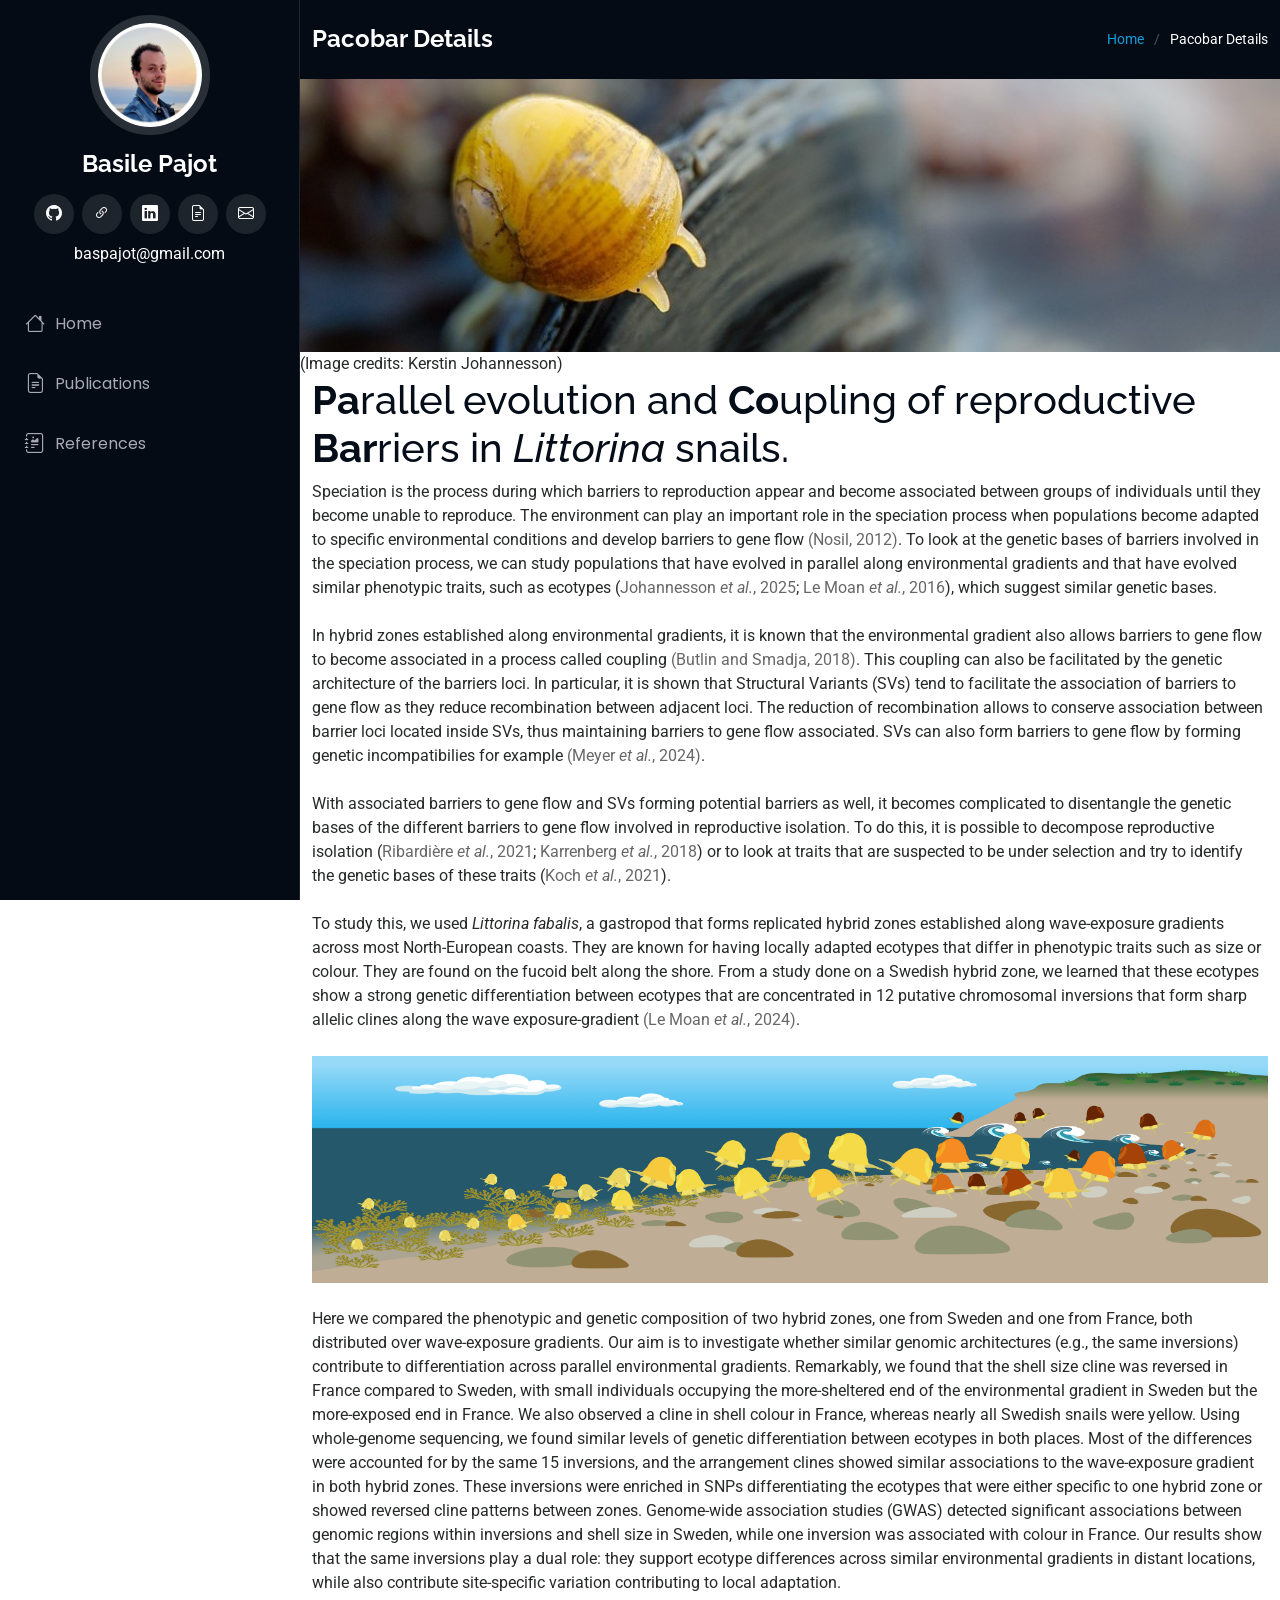
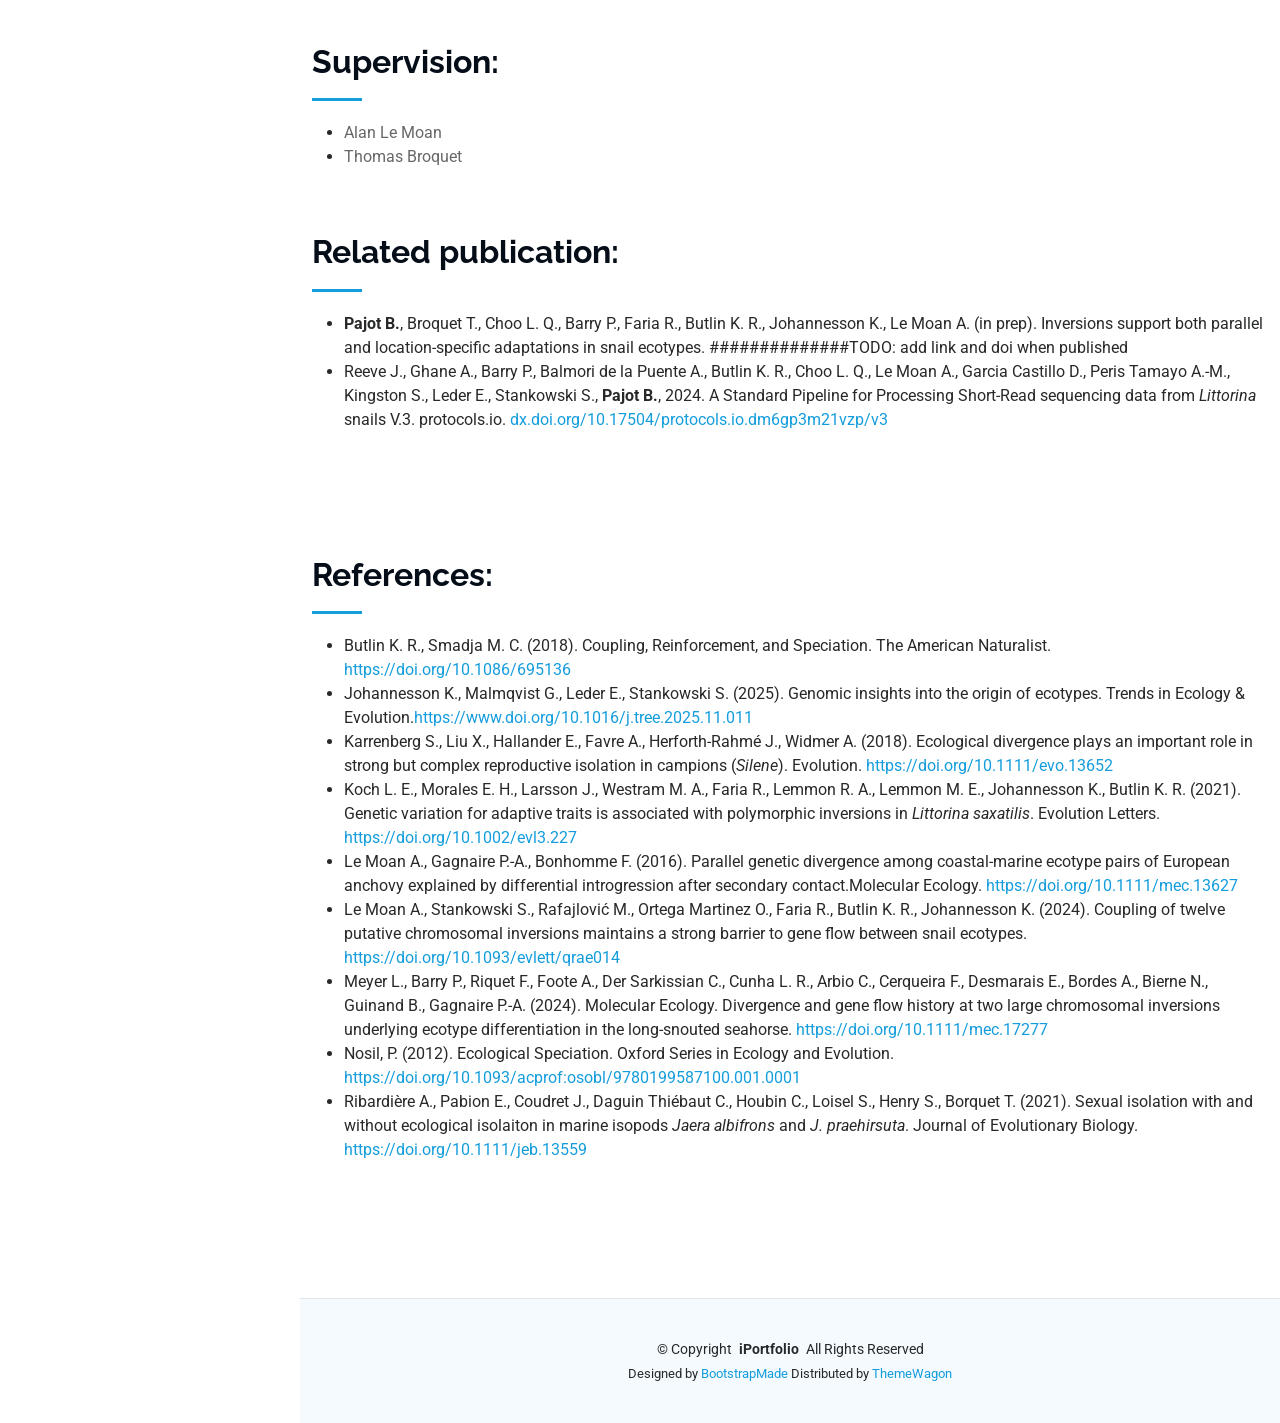
==== pacobar-details.html @ 8f719689 "Coquilles" ====
<!DOCTYPE html>
<html lang="en">

<head>
  <meta charset="utf-8">
  <meta content="width=device-width, initial-scale=1.0" name="viewport">
  <title>Pacobar Details</title>
  <meta content="" name="description">
  <meta content="" name="keywords">

  <!-- Favicons -->
  <link href="assets/img/favicon.png" rel="icon">
  <link href="assets/img/apple-touch-icon.png" rel="apple-touch-icon">

  <!-- Fonts -->
  <link href="https://fonts.googleapis.com" rel="preconnect">
  <link href="https://fonts.gstatic.com" rel="preconnect" crossorigin>
  <link
    href="https://fonts.googleapis.com/css2?family=Roboto:ital,wght@0,100;0,300;0,400;0,500;0,700;0,900;1,100;1,300;1,400;1,500;1,700;1,900&family=Poppins:ital,wght@0,100;0,200;0,300;0,400;0,500;0,600;0,700;0,800;0,900;1,100;1,200;1,300;1,400;1,500;1,600;1,700;1,800;1,900&family=Raleway:ital,wght@0,100;0,200;0,300;0,400;0,500;0,600;0,700;0,800;0,900;1,100;1,200;1,300;1,400;1,500;1,600;1,700;1,800;1,900&display=swap"
    rel="stylesheet">

  <!-- Vendor CSS Files -->
  <link href="assets/vendor/bootstrap/css/bootstrap.min.css" rel="stylesheet">
  <link href="assets/vendor/bootstrap-icons/bootstrap-icons.css" rel="stylesheet">
  <link href="assets/vendor/aos/aos.css" rel="stylesheet">
  <link href="assets/vendor/glightbox/css/glightbox.min.css" rel="stylesheet">
  <link href="assets/vendor/swiper/swiper-bundle.min.css" rel="stylesheet">

  <!-- Main CSS File -->
  <link href="assets/css/main.css" rel="stylesheet">

  <!-- =======================================================
  * Template Name: iPortfolio
  * Template URL: https://bootstrapmade.com/iportfolio-bootstrap-portfolio-websites-template/
  * Updated: Jun 29 2024 with Bootstrap v5.3.3
  * Author: BootstrapMade.com
  * License: https://bootstrapmade.com/license/
  ======================================================== -->
</head>

<body class="portfolio-details-page">

  <header id="header" class="header dark-background d-flex flex-column">
    <i class="header-toggle d-xl-none bi bi-list"></i>

    <div class="profile-img">
      <img src="assets/img/Identity.jpg" alt="" class="img-fluid rounded-circle">
    </div>

    <a href="index.html" class="logo d-flex align-items-center justify-content-center">
      <!-- Uncomment the line below if you also wish to use an image logo -->
      <!-- <img src="assets/img/logo.png" alt=""> -->
      <h1 class="sitename">Basile Pajot</h1>
    </a>

    <div class="social-links text-center">
      <a href="https://github.com/PAJOT-Basile" class="github"><i class="bi-github"></i></a>
      <a href="https://orcid.org/0009-0006-3920-8134" class="orcid"><i class="bi-link-45deg"></i></a>
      <a href="https://www.linkedin.com/in/pajot-basile/" class="linkedin"><i class="bi-linkedin"></i></a>
      <a href="./assets/docs/CV.pdf" class="CV"><i class="bi-file-earmark-text"></i></a>
      <a href="mailto:baspajot@gmail.com"><i class="bi-envelope"></i></a>
      <a href="mailto:baspajot@gmail.com" style="background-color:#040b14;">baspajot@gmail.com</a>
    </div>

    <nav id="navmenu" class="navmenu">
      <ul>
        <li><a href="#Project_description" class="active"><i class="bi bi-house navicon"></i>Home</a></li>
        <li><a href="#publications"><i class="bi bi-file-earmark-text navicon"></i> Publications</a></li>
        <li><a href="#references"><i class="bi bi-journal-richtext navicon"></i> References</a></li>
      </ul>
    </nav>

  </header>

  <main class="main">

    <!-- Page Title -->
    <div class="page-title dark-background">
      <div class="container d-lg-flex justify-content-between align-items-center">
        <h1 class="mb-2 mb-lg-0">Pacobar Details</h1>
        <nav class="breadcrumbs">
          <ol>
            <li><a href="index.html">Home</a></li>
            <li class="current">Pacobar Details</li>
          </ol>
        </nav>
      </div>
    </div><!-- End Page Title -->
    <!-- <div class="container section-title" data-aos="fade-up"></div> -->
    <img src="assets/img/projects/Littorina_fabalis_header.jpg" width="100%"><br>(Image credits: Kerstin
    Johannesson)</img>
    <div id="Project_description" class="container section-title" data-aos="fade-up" data-aos-delay="200">

      <h1><b>Pa</b>rallel evolution and <b>Co</b>upling of reproductive <b>Bar</b>riers in <i>Littorina</i>
        snails.</h1>
      <p style="justify-content:baseline;">
        Speciation is the process during which barriers to reproduction appear and become associated between
        groups of individuals until they become unable to reproduce. The environment can play an important role
        in the speciation process when populations become adapted to specific environmental conditions and
        develop barriers to gene flow <a href="#Nosil_2012" style="text-decoration: none; color: #272829b4;">(Nosil,
          2012)</a>. To look at the genetic bases of
        barriers involved in the speciation process, we can study populations that have evolved in parallel
        along environmental gradients and that have evolved similar phenotypic traits, such as ecotypes (<a
          href="#Johannesson_et_al_2025" style="text-decoration: none;color: #272829b4;">Johannesson <i>et
            al.</i>, 2025</a>;<a href="#LeMoan_et_al_2016" style="text-decoration: none;color: #272829b4;"> Le
          Moan <i>et al.</i>, 2016</a>), which suggest similar genetic bases.<br><br>

        In hybrid zones established along environmental gradients, it is known that the environmental gradient
        also allows barriers to gene flow to become associated in a process called coupling <a href="#Butlin_and_Smadja"
          style="text-decoration: none; color:#272829b4">(Butlin and Smadja,
          2018)</a>. This coupling can also be facilitated by the genetic architecture of the barriers loci. In
        particular, it is shown that Structural Variants (SVs) tend to facilitate the association of barriers
        to gene flow as they reduce recombination between adjacent loci. The reduction of recombination allows
        to conserve association between barrier loci located inside SVs, thus maintaining barriers to gene flow
        associated. SVs can also form barriers to gene flow by forming genetic incompatibilies for example <a
          href="#Meyer_et_al_2024" style="text-decoration: none; color: #272829b4;">(Meyer <i>et al.</i>,
          2024)</a>.<br><br>

        With associated barriers to gene flow and SVs forming potential barriers as well, it becomes complicated
        to disentangle the genetic bases of the different barriers to gene flow involved in reproductive
        isolation. To do this, it is possible to decompose reproductive isolation (<a href="#Ribardiere_et_al_2021"
          style="text-decoration: none;color: #272829b4;">Ribardière <i>et
            al.</i>, 2021</a>; <a href="#Karrenberg_et_al_2018"
          style="text-decoration: none;color: #272829b4;">Karrenberg <i>et
            al.</i>, 2018</a>) or to look at traits that are suspected to be under selection and try to identify
        the genetic bases of these traits (<a href="#Koch_et_al_2021"
          style="text-decoration: none; color:#272829b4">Koch <i>et
            al.</i>, 2021</a>).<br><br>

        To study this, we used <i>Littorina fabalis</i>, a gastropod that forms replicated hybrid zones
        established along wave-exposure gradients across most North-European coasts. They are known for having
        locally adapted ecotypes that differ in phenotypic traits such as size or colour. They are found on the
        fucoid belt along the shore. From a study done on a Swedish hybrid zone, we learned that these ecotypes
        show a strong genetic differentiation between ecotypes that are concentrated in 12 putative chromosomal
        inversions that form sharp allelic clines along the wave exposure-gradient <a href="#LeMoan_et_al_2024"
          style="text-decoration: none;color: #272829b4;">(Le Moan <i>et al.</i>, 2024)</a>.<br><br>
        <img src="assets/img/projects/Bottom_poster_v2.png" width="100%"><br><br>
        Here we compared the phenotypic and genetic composition of two hybrid zones, one from Sweden and one
        from France, both distributed over wave-exposure gradients. Our aim is to investigate whether similar
        genomic architectures (e.g., the same inversions) contribute to differentiation across parallel
        environmental gradients. Remarkably, we found that the shell size cline was reversed in France compared
        to Sweden, with small individuals occupying the more-sheltered end of the environmental gradient in
        Sweden but the more-exposed end in France. We also observed a cline in shell colour in France, whereas
        nearly all Swedish snails were yellow. Using whole-genome sequencing, we found similar levels of genetic
        differentiation between ecotypes in both places. Most of the differences were accounted for by the same
        15 inversions, and the arrangement clines showed similar associations to the wave-exposure gradient in
        both hybrid zones. These inversions were enriched in SNPs differentiating the ecotypes that were either
        specific to one hybrid zone or showed reversed cline patterns between zones. Genome-wide association
        studies (GWAS) detected significant associations between genomic regions within inversions and shell
        size in Sweden, while one inversion was associated with colour in France. Our results show that the same
        inversions play a dual role: they support ecotype differences across similar environmental gradients in
        distant locations, while also contribute site-specific variation contributing to local adaptation.
      </p><br><br>
      <h2>Supervision:</h2>
      <ul>
        <li><a href="https://www.sb-roscoff.fr/fr/alan-le-moan" style="text-decoration: none;color: #272829b4;">Alan Le
            Moan</a></li>
        <li><a href="https://www.sb-roscoff.fr/fr/thomas-broquet" style="text-decoration: none;color: #272829b4;">Thomas
            Broquet</a></li>
      </ul><br><br>

      <h2 id="publications">Related publication:</h2>
      <ul>
        <li><b>Pajot B.</b>, Broquet T., Choo L. Q., Barry P., Faria R., Butlin K. R., Johannesson K., Le Moan
          A. (in prep). Inversions support both parallel and location-specific adaptations in snail ecotypes.
          ##############TODO: add link and doi when published
        </li>
        <li>Reeve J., Ghane A., Barry P., Balmori de la Puente A., Butlin K. R., Choo L. Q., Le Moan A., Garcia
          Castillo D., Peris Tamayo A.-M., Kingston S., Leder E., Stankowski S., <b>Pajot B.</b>, 2024.
          A Standard Pipeline for Processing Short-Read sequencing data from <i>Littorina</i> snails V.3.
          protocols.io. <a
            href="dx.doi.org/10.17504/protocols.io.dm6gp3m21vzp/v3">dx.doi.org/10.17504/protocols.io.dm6gp3m21vzp/v3
          </a></li>
      </ul><br><br>
      <section id="references">
        <h2>References:</h2>
        <ul>
          <li id="Butlin_and_Smadja">Butlin K. R., Smadja M. C. (2018). Coupling,
            Reinforcement, and Speciation. The American Naturalist. <a href="https://doi.org/10.1086/695136">
              https://doi.org/10.1086/695136</a></li>
          <li id="Johannesson_et_al_2025">Johannesson K., Malmqvist G., Leder E., Stankowski S. (2025). Genomic
            insights into the origin of ecotypes. Trends in Ecology &amp; Evolution.<a
              href="https://www.doi.org/10.1016/j.tree.2025.11.011">https://www.doi.org/10.1016/j.tree.2025.11.011</a>
          </li>
          <li id="Karrenberg_et_al_2018"> Karrenberg S., Liu X., Hallander E., Favre A., Herforth-Rahmé J.,
            Widmer A. (2018). Ecological divergence plays an important role in strong but complex reproductive
            isolation in campions (<i>Silene</i>). Evolution.<a href="https://doi.org/10.1111/evo.13652">
              https://doi.org/10.1111/evo.13652</a></li>
          <li id="Koch_et_al_2021"> Koch L. E., Morales E. H., Larsson J., Westram M. A., Faria R., Lemmon R.
            A., Lemmon M. E., Johannesson K., Butlin K. R. (2021). Genetic variation for adaptive traits is
            associated with polymorphic inversions in <i>Littorina saxatilis</i>. Evolution Letters.<a
              href="https://doi.org/10.1002/evl3.227"> https://doi.org/10.1002/evl3.227</a></li>
          <li id="LeMoan_et_al_2016">Le Moan A., Gagnaire P.-A., Bonhomme F. (2016). Parallel genetic divergence
            among coastal-marine ecotype pairs of European anchovy explained by differential introgression after
            secondary contact.Molecular Ecology. <a
              href="https://doi.org/10.1111/mec.13627">https://doi.org/10.1111/mec.13627</a></li>
          <li id="LeMoan_et_al_2024">Le Moan A., Stankowski S., Rafajlović M., Ortega Martinez O., Faria R.,
            Butlin K. R., Johannesson K. (2024). Coupling of twelve putative chromosomal inversions maintains a
            strong barrier to gene flow between snail ecotypes.<a href="https://doi.org/10.1093/evlett/qrae014">
              https://doi.org/10.1093/evlett/qrae014</a></li>
          <li id="Meyer_et_al_2024">Meyer L., Barry P., Riquet F., Foote A., Der Sarkissian C., Cunha L. R.,
            Arbio C., Cerqueira F., Desmarais E., Bordes A., Bierne N., Guinand B., Gagnaire P.-A. (2024).
            Molecular Ecology. Divergence and gene flow history at two large chromosomal inversions underlying
            ecotype differentiation in the long-snouted seahorse. <a
              href="https://doi.org/10.1111/mec.17277">https://doi.org/10.1111/mec.17277</a></li>
          <li id="Nosil_2012">Nosil, P. (2012). Ecological Speciation. Oxford Series in Ecology and Evolution.
            <a href="https://doi.org/10.1093/acprof:osobl/9780199587100.001.0001">
              https://doi.org/10.1093/acprof:osobl/9780199587100.001.0001</a>
          </li>
          <li id="Ribardiere_et_al_2021">Ribardière A., Pabion E., Coudret J., Daguin Thiébaut C., Houbin C.,
            Loisel S., Henry S., Borquet T. (2021). Sexual isolation with and
            without ecological isolaiton in marine isopods <i>Jaera albifrons</i> and <i>J. praehirsuta</i>.
            Journal of Evolutionary Biology.<a href="https://doi.org/10.1111/jeb.13559">
              https://doi.org/10.1111/jeb.13559</a></li>
        </ul>

      </section>
    </div>


    </div>

    </div>

    </section><!-- /Portfolio Details Section -->

  </main>

  <footer id="footer" class="footer position-relative light-background">

    <div class="container">
      <div class="copyright text-center ">
        <p>© <span>Copyright</span> <strong class="px-1 sitename">iPortfolio</strong> <span>All Rights Reserved</span>
        </p>
      </div>
      <div class="credits">
        <!-- All the links in the footer should remain intact. -->
        <!-- You can delete the links only if you've purchased the pro version. -->
        <!-- Licensing information: https://bootstrapmade.com/license/ -->
        <!-- Purchase the pro version with working PHP/AJAX contact form: [buy-url] -->
        Designed by <a href="https://bootstrapmade.com/">BootstrapMade</a> Distributed by <a
          href="https://themewagon.com">ThemeWagon</a>
      </div>
    </div>

  </footer>

  <!-- Scroll Top -->
  <a href="#" id="scroll-top" class="scroll-top d-flex align-items-center justify-content-center"><i
      class="bi bi-arrow-up-short"></i></a>

  <!-- Preloader -->
  <div id="preloader"></div>

  <!-- Vendor JS Files -->
  <script src="assets/vendor/bootstrap/js/bootstrap.bundle.min.js"></script>
  <script src="assets/vendor/php-email-form/validate.js"></script>
  <script src="assets/vendor/aos/aos.js"></script>
  <script src="assets/vendor/typed.js/typed.umd.js"></script>
  <script src="assets/vendor/purecounter/purecounter_vanilla.js"></script>
  <script src="assets/vendor/waypoints/noframework.waypoints.js"></script>
  <script src="assets/vendor/glightbox/js/glightbox.min.js"></script>
  <script src="assets/vendor/imagesloaded/imagesloaded.pkgd.min.js"></script>
  <script src="assets/vendor/isotope-layout/isotope.pkgd.min.js"></script>
  <script src="assets/vendor/swiper/swiper-bundle.min.js"></script>

  <!-- Main JS File -->
  <script src="assets/js/main.js"></script>

</body>

</html>
---- assets/css/main.css ----
/**
* Template Name: iPortfolio
* Template URL: https://bootstrapmade.com/iportfolio-bootstrap-portfolio-websites-template/
* Updated: Jun 29 2024 with Bootstrap v5.3.3
* Author: BootstrapMade.com
* License: https://bootstrapmade.com/license/
*/

/*--------------------------------------------------------------
# Font & Color Variables
# Help: https://bootstrapmade.com/color-system/
--------------------------------------------------------------*/
/* Fonts */
:root {
  --default-font: "Roboto", system-ui, -apple-system, "Segoe UI", Roboto, "Helvetica Neue", Arial, "Noto Sans", "Liberation Sans", sans-serif, "Apple Color Emoji", "Segoe UI Emoji", "Segoe UI Symbol", "Noto Color Emoji";
  --heading-font: "Raleway", sans-serif;
  --nav-font: "Poppins", sans-serif;
}

/* Global Colors - The following color variables are used throughout the website. Updating them here will change the color scheme of the entire website */
:root {
  --background-color: #ffffff;
  /* Background color for the entire website, including individual sections */
  --default-color: #272829;
  /* Default color used for the majority of the text content across the entire website */
  --heading-color: #050d18;
  /* Color for headings, subheadings and title throughout the website */
  --accent-color: #149ddd;
  /* Accent color that represents your brand on the website. It's used for buttons, links, and other elements that need to stand out */
  --surface-color: #ffffff;
  /* The surface color is used as a background of boxed elements within sections, such as cards, icon boxes, or other elements that require a visual separation from the global background. */
  --contrast-color: #ffffff;
  /* Contrast color for text, ensuring readability against backgrounds of accent, heading, or default colors. */
}

/* Nav Menu Colors - The following color variables are used specifically for the navigation menu. They are separate from the global colors to allow for more customization options */
:root {
  --nav-color: #a8a9b4;
  /* The default color of the main navmenu links */
  --nav-hover-color: #ffffff;
  /* Applied to main navmenu links when they are hovered over or active */
  --nav-mobile-background-color: #040b14;
  /* Used as the background color for mobile navigation menu */
  --nav-dropdown-background-color: #040b14;
  /* Used as the background color for dropdown items that appear when hovering over primary navigation items */
  --nav-dropdown-color: #a8a9b4;
  /* Used for navigation links of the dropdown items in the navigation menu. */
  --nav-dropdown-hover-color: #ffffff;
  /* Similar to --nav-hover-color, this color is applied to dropdown navigation links when they are hovered over. */
}

/* Color Presets - These classes override global colors when applied to any section or element, providing reuse of the sam color scheme. */

.light-background {
  --background-color: #f4fafd;
  --surface-color: #ffffff;
}

.dark-background {
  --background-color: #040b14;
  --default-color: #ffffff;
  --heading-color: #ffffff;
  --surface-color: #151f2b;
  --contrast-color: #ffffff;
}

/* Smooth scroll */
:root {
  scroll-behavior: smooth;
}

/*--------------------------------------------------------------
# General Styling & Shared Classes
--------------------------------------------------------------*/
body {
  color: var(--default-color);
  background-color: var(--background-color);
  font-family: var(--default-font);
}

a {
  color: var(--accent-color);
  text-decoration: none;
  transition: 0.3s;
}

a:hover {
  color: color-mix(in srgb, var(--accent-color), transparent 25%);
  text-decoration: none;
}

h1,
h2,
h3,
h4,
h5,
h6 {
  color: var(--heading-color);
  font-family: var(--heading-font);
}

/* PHP Email Form Messages
------------------------------*/
.php-email-form .error-message {
  display: none;
  background: #df1529;
  color: #ffffff;
  text-align: left;
  padding: 15px;
  margin-bottom: 24px;
  font-weight: 600;
}

.php-email-form .sent-message {
  display: none;
  color: #ffffff;
  background: #059652;
  text-align: center;
  padding: 15px;
  margin-bottom: 24px;
  font-weight: 600;
}

.php-email-form .loading {
  display: none;
  background: var(--surface-color);
  text-align: center;
  padding: 15px;
  margin-bottom: 24px;
}

.php-email-form .loading:before {
  content: "";
  display: inline-block;
  border-radius: 50%;
  width: 24px;
  height: 24px;
  margin: 0 10px -6px 0;
  border: 3px solid var(--accent-color);
  border-top-color: var(--surface-color);
  animation: php-email-form-loading 1s linear infinite;
}

@keyframes php-email-form-loading {
  0% {
    transform: rotate(0deg);
  }

  100% {
    transform: rotate(360deg);
  }
}

/*--------------------------------------------------------------
# Global Header
--------------------------------------------------------------*/
.header {
  color: var(--default-color);
  background-color: var(--background-color);
  position: fixed;
  top: 0;
  left: 0;
  bottom: 0;
  padding: 0 15px;
  width: 300px;
  transition: all ease-in-out 0.3s;
  overflow-y: auto;
  z-index: 997;
  border-right: 1px solid color-mix(in srgb, var(--default-color), transparent 90%);
}

.header .profile-img img {
  margin: 15px auto;
  display: block;
  width: 120px;
  border: 8px solid color-mix(in srgb, var(--default-color), transparent 85%);
}

.header .logo {
  line-height: 1;
  margin-bottom: 15px;
}

.header .logo img {
  max-height: 32px;
  margin-right: 8px;
}

.header .logo h1 {
  font-size: 24px;
  margin: 0;
  font-weight: 700;
  color: var(--heading-color);
}

.header .social-links {
  margin: 0 0 20px 0;
}

.header .social-links a {
  font-size: 16px;
  display: inline-flex;
  align-items: center;
  justify-content: center;
  background: color-mix(in srgb, var(--default-color), transparent 90%);
  color: var(--default-color);
  margin: 0 2px;
  border-radius: 50%;
  text-align: center;
  width: 40px;
  height: 40px;
  transition: 0.3s;
}

.header .social-links a:hover {
  color: var(--contrast-color);
  background: var(--accent-color);
}

@media (min-width: 1200px) {

  .header~main,
  .header~#footer {
    margin-left: 300px;
  }
}

@media (max-width: 1199px) {
  .header {
    left: -100%;
  }
}

.header.header-show {
  left: 0;
}

.header .header-toggle {
  color: var(--contrast-color);
  background-color: var(--accent-color);
  font-size: 22px;
  display: flex;
  align-items: center;
  justify-content: center;
  width: 40px;
  height: 40px;
  border-radius: 50%;
  cursor: pointer;
  position: fixed;
  top: 15px;
  right: 15px;
  z-index: 9999;
  transition: background-color 0.3s;
}

.header .header-toggle:hover {
  color: var(--contrast-color);
  background-color: color-mix(in srgb, var(--accent-color) 90%, white 15%);
}

/*--------------------------------------------------------------
# Navigation Menu
--------------------------------------------------------------*/
.mobile-nav-toggle {
  display: none;
}

.navmenu {
  padding: 0;
  z-index: 9997;
}

.navmenu ul {
  list-style: none;
  padding: 0 0 20px 0;
  margin: 0;
}

.navmenu a,
.navmenu a:focus {
  color: var(--nav-color);
  padding: 15px 10px;
  font-family: var(--nav-font);
  font-size: 16px;
  font-weight: 400;
  display: flex;
  align-items: center;
  white-space: nowrap;
  transition: 0.3s;
  width: 100%;
}

.navmenu a .navicon,
.navmenu a:focus .navicon {
  font-size: 20px;
  margin-right: 10px;
}

.navmenu a .toggle-dropdown,
.navmenu a:focus .toggle-dropdown {
  font-size: 12px;
  line-height: 0;
  margin-left: auto;
  width: 30px;
  height: 30px;
  display: flex;
  align-items: center;
  justify-content: center;
  border-radius: 50%;
  transition: 0.3s;
  flex-shrink: 0;
  background-color: color-mix(in srgb, var(--accent-color), transparent 90%);
}

.navmenu a .toggle-dropdown:hover,
.navmenu a:focus .toggle-dropdown:hover {
  background-color: var(--accent-color);
  color: var(--contrast-color);
}

.navmenu a:hover,
.navmenu .active,
.navmenu .active:focus {
  color: var(--nav-hover-color);
}

.navmenu a:hover .navicon,
.navmenu .active .navicon,
.navmenu .active:focus .navicon {
  color: var(--accent-color);
}

.navmenu .active .toggle-dropdown,
.navmenu .active:focus .toggle-dropdown {
  background-color: var(--accent-color);
  color: var(--contrast-color);
  transform: rotate(180deg);
}

.navmenu .dropdown {
  display: block;
}

.navmenu .dropdown a,
.navmenu .dropdown a:focus {
  color: --nav-dropdown-color;
}

.navmenu .dropdown a:hover,
.navmenu .dropdown .active,
.navmenu .dropdown .active:focus {
  color: var(--nav-dropdown-hover-color);
}

.navmenu .dropdown ul {
  position: static;
  display: none;
  z-index: 99;
  padding: 5px 10px;
  margin: 5px 10px;
  background-color: var(--nav-dropdown-background-color);
  border: 1px solid color-mix(in srgb, var(--default-color), transparent 90%);
  box-shadow: none;
  transition: all 0.5s ease-in-out;
}

.navmenu .dropdown ul ul {
  background-color: rgba(33, 37, 41, 0.1);
}

.navmenu .dropdown>.dropdown-active {
  display: block;
  background-color: rgba(33, 37, 41, 0.03);
}

/*--------------------------------------------------------------
# Global Footer
--------------------------------------------------------------*/
.footer {
  color: var(--default-color);
  background-color: var(--background-color);
  font-size: 14px;
  padding: 40px 0;
  position: relative;
  border-top: 1px solid color-mix(in srgb, var(--default-color), transparent 90%);
}

.footer .copyright p {
  margin-bottom: 0;
}

.footer .credits {
  margin-top: 4px;
  font-size: 13px;
  text-align: center;
}

/*--------------------------------------------------------------
# Preloader
--------------------------------------------------------------*/
#preloader {
  position: fixed;
  inset: 0;
  z-index: 999999;
  overflow: hidden;
  background: var(--background-color);
  transition: all 0.6s ease-out;
}

#preloader:before {
  content: "";
  position: fixed;
  top: calc(50% - 30px);
  left: calc(50% - 30px);
  border: 6px solid #ffffff;
  border-color: var(--accent-color) transparent var(--accent-color) transparent;
  border-radius: 50%;
  width: 60px;
  height: 60px;
  animation: animate-preloader 1.5s linear infinite;
}

@keyframes animate-preloader {
  0% {
    transform: rotate(0deg);
  }

  100% {
    transform: rotate(360deg);
  }
}

/*--------------------------------------------------------------
# Scroll Top Button
--------------------------------------------------------------*/
.scroll-top {
  position: fixed;
  visibility: hidden;
  opacity: 0;
  right: 15px;
  bottom: -15px;
  z-index: 99999;
  background-color: var(--accent-color);
  width: 44px;
  height: 44px;
  border-radius: 50px;
  transition: all 0.4s;
}

.scroll-top i {
  font-size: 24px;
  color: var(--contrast-color);
  line-height: 0;
}

.scroll-top:hover {
  background-color: color-mix(in srgb, var(--accent-color), transparent 20%);
  color: var(--contrast-color);
}

.scroll-top.active {
  visibility: visible;
  opacity: 1;
  bottom: 15px;
}

/*--------------------------------------------------------------
# Disable aos animation delay on mobile devices
--------------------------------------------------------------*/
@media screen and (max-width: 768px) {
  [data-aos-delay] {
    transition-delay: 0 !important;
  }
}

/*--------------------------------------------------------------
# Global Page Titles & Breadcrumbs
--------------------------------------------------------------*/
.page-title {
  color: var(--default-color);
  background-color: var(--background-color);
  padding: 25px 0;
  position: relative;
}

.page-title h1 {
  font-size: 24px;
  font-weight: 700;
}

.page-title .breadcrumbs ol {
  display: flex;
  flex-wrap: wrap;
  list-style: none;
  padding: 0;
  margin: 0;
  font-size: 14px;
  font-weight: 400;
}

.page-title .breadcrumbs ol li+li {
  padding-left: 10px;
}

.page-title .breadcrumbs ol li+li::before {
  content: "/";
  display: inline-block;
  padding-right: 10px;
  color: color-mix(in srgb, var(--default-color), transparent 70%);
}

/*--------------------------------------------------------------
# Global Sections
--------------------------------------------------------------*/
section,
.section {
  color: var(--default-color);
  background-color: var(--background-color);
  padding: 60px 0;
  overflow: clip;
}

/*--------------------------------------------------------------
# Global Section Titles
--------------------------------------------------------------*/
.section-title {
  padding-bottom: 60px;
  position: relative;
}

.section-title h2 {
  font-size: 32px;
  font-weight: 700;
  margin-bottom: 20px;
  padding-bottom: 20px;
  position: relative;
}

.section-title h2:after {
  content: "";
  position: absolute;
  display: block;
  width: 50px;
  height: 3px;
  background: var(--accent-color);
  left: 0;
  bottom: 0;
}

.section-title p {
  margin-bottom: 0;
}

/*--------------------------------------------------------------
# Hero Section
--------------------------------------------------------------*/
.hero {
  width: 100%;
  min-height: 10vh;
  position: relative;
  padding: 80px 0;
  display: flex;
  align-items: center;
  justify-content: center;
}

.hero img {
  position: absolute;
  inset: 0;
  display: block;
  /* width: 100%;
  height: 100%; */
  object-fit: cover;
  z-index: 1;
}

.hero:before {
  content: "";
  background: color-mix(in srgb, var(--background-color), transparent 70%);
  position: absolute;
  inset: 0;
  z-index: 2;
}

.hero .container {
  position: relative;
  z-index: 3;
}

.hero h2 {
  margin: 0;
  font-size: 64px;
  font-weight: 700;
}

.hero p {
  margin: 5px 0 0 0;
  font-size: 26px;
}

.hero p span {
  letter-spacing: 1px;
  border-bottom: 2px solid var(--accent-color);
}

.hero .social-links {
  margin-top: 25px;
}

.hero .social-links a {
  font-size: 24px;
  display: inline-block;
  color: color-mix(in srgb, var(--default-color), transparent 50%);
  line-height: 1;
  margin-right: 20px;
  transition: 0.3s;
}

.hero .social-links a:hover {
  color: var(--accent-color);
}

@media (max-width: 768px) {
  .hero h2 {
    font-size: 32px;
  }

  .hero p {
    font-size: 20px;
  }
}

/*--------------------------------------------------------------
# About Section
--------------------------------------------------------------*/
.about .content h2 {
  font-weight: 700;
  font-size: 24px;
}

.about .content ul {
  list-style: none;
  padding: 0;
}

.about .content ul li {
  margin-bottom: 20px;
  display: flex;
  align-items: center;
}

.about .content ul strong {
  margin-right: 10px;
}

.about .content ul i {
  font-size: 16px;
  margin-right: 5px;
  color: var(--accent-color);
  line-height: 0;
}

/*--------------------------------------------------------------
# Stats Section
--------------------------------------------------------------*/
.stats .stats-item {
  padding: 30px;
  width: 100%;
}

.stats .stats-item i {
  color: var(--accent-color);
  display: block;
  font-size: 44px;
  float: left;
  line-height: 0;
}

.stats .stats-item .purecounter {
  color: var(--heading-color);
  font-size: 48px;
  line-height: 40px;
  display: block;
  font-weight: 700;
  margin-left: 60px;
}

.stats .stats-item p {
  color: color-mix(in srgb, var(--default-color), transparent 40%);
  padding: 15px 0 0 0;
  margin: 0 0 0 60px;
  font-family: var(--heading-font);
  font-size: 14px;
}

/*--------------------------------------------------------------
# Skills Section
--------------------------------------------------------------*/
.skills .progress {
  height: 60px;
  display: block;
  background: none;
  border-radius: 0;
}

.skills .progress .skill {
  color: var(--heading-color);
  padding: 0;
  margin: 0 0 6px 0;
  text-transform: uppercase;
  display: block;
  font-weight: 600;
  font-family: var(--heading-font);
}

.skills .progress .skill .val {
  float: right;
  font-style: normal;
}

.skills .progress-bar-wrap {
  background: color-mix(in srgb, var(--default-color), transparent 90%);
  height: 10px;
}

.skills .progress-bar {
  width: 1px;
  height: 10px;
  transition: 0.9s;
  background-color: var(--accent-color);
}

/*--------------------------------------------------------------
# Resume Section
--------------------------------------------------------------*/
.resume .resume-title {
  color: var(--heading-color);
  font-size: 26px;
  font-weight: 700;
  margin-top: 20px;
  margin-bottom: 20px;
}

.resume .resume-item {
  padding: 0 0 20px 20px;
  margin-top: -2px;
  border-left: 2px solid var(--accent-color);
  position: relative;
}

.resume .resume-item h4 {
  line-height: 18px;
  font-size: 18px;
  font-weight: 600;
  text-transform: uppercase;
  color: color-mix(in srgb, var(--default-color), transparent 20%);
  margin-bottom: 10px;
}

.resume .resume-item h5 {
  font-size: 16px;
  padding: 5px 15px;
  display: inline-block;
  font-weight: 600;
  margin-bottom: 10px;
}

.resume .resume-item ul {
  padding-left: 20px;
}

.resume .resume-item ul li {
  padding-bottom: 10px;
}

.resume .resume-item:last-child {
  padding-bottom: 0;
}

.resume .resume-item::before {
  content: "";
  position: absolute;
  width: 16px;
  height: 16px;
  border-radius: 50px;
  left: -9px;
  top: 0;
  background: var(--background-color);
  border: 2px solid var(--accent-color);
}

/*--------------------------------------------------------------
# Portfolio Section
--------------------------------------------------------------*/
.portfolio .portfolio-filters {
  padding: 0;
  margin: 0 auto 20px auto;
  list-style: none;
  text-align: center;
}

.portfolio .portfolio-filters li {
  cursor: pointer;
  display: inline-block;
  padding: 0;
  font-size: 14px;
  font-weight: 400;
  margin: 0 10px;
  line-height: 1;
  text-transform: uppercase;
  margin-bottom: 10px;
  transition: all 0.3s ease-in-out;
}

.portfolio .portfolio-filters li:hover,
.portfolio .portfolio-filters li.filter-active {
  color: var(--accent-color);
}

.portfolio .portfolio-filters li:first-child {
  margin-left: 0;
}

.portfolio .portfolio-filters li:last-child {
  margin-right: 0;
}

@media (max-width: 575px) {
  .portfolio .portfolio-filters li {
    font-size: 14px;
    margin: 0 5px;
  }
}

.portfolio .portfolio-content {
  position: relative;
  overflow: hidden;
}

.portfolio .portfolio-content img {
  transition: 0.3s;
}

.portfolio .portfolio-content .portfolio-info {
  opacity: 0;
  position: absolute;
  inset: 0;
  z-index: 3;
  transition: all ease-in-out 0.3s;
  background: rgba(0, 0, 0, 0.6);
  padding: 15px;
}

.portfolio .portfolio-content .portfolio-info h4 {
  font-size: 14px;
  padding: 5px 10px;
  font-weight: 400;
  color: #ffffff;
  display: inline-block;
  background-color: var(--accent-color);
}

.portfolio .portfolio-content .portfolio-info p {
  position: absolute;
  bottom: 10px;
  text-align: center;
  display: inline-block;
  left: 0;
  right: 0;
  font-size: 16px;
  font-weight: 600;
  color: rgba(255, 255, 255, 0.8);
}

.portfolio .portfolio-content .portfolio-info .preview-link,
.portfolio .portfolio-content .portfolio-info .details-link {
  position: absolute;
  left: calc(50% - 40px);
  font-size: 26px;
  top: calc(50% - 14px);
  color: #fff;
  transition: 0.3s;
  line-height: 1.2;
}

.portfolio .portfolio-content .portfolio-info .preview-link:hover,
.portfolio .portfolio-content .portfolio-info .details-link:hover {
  color: var(--accent-color);
}

.portfolio .portfolio-content .portfolio-info .details-link {
  left: 50%;
  font-size: 34px;
  line-height: 0;
}

.portfolio .portfolio-content:hover .portfolio-info {
  opacity: 1;
}

.portfolio .portfolio-content:hover img {
  transform: scale(1.1);
}

/*--------------------------------------------------------------
# Services Section
--------------------------------------------------------------*/
.services .service-item {
  position: relative;
}

.services .service-item .icon {
  background: var(--accent-color);
  display: flex;
  align-items: center;
  justify-content: center;
  width: 54px;
  height: 54px;
  border-radius: 50%;
  transition: 0.5s;
  border: 1px solid var(--accent-color);
  margin-right: 20px;
}

.services .service-item .icon i {
  color: var(--contrast-color);
  font-size: 24px;
  line-height: 0;
}

.services .service-item:hover .icon {
  background: var(--surface-color);
}

.services .service-item:hover .icon i {
  color: var(--accent-color);
}

.services .service-item .title {
  font-weight: 700;
  margin-bottom: 15px;
  font-size: 18px;
}

.services .service-item .title a {
  color: var(--heading-color);
}

.services .service-item .title a:hover {
  color: var(--accent-color);
}

.services .service-item .description {
  line-height: 24px;
  font-size: 14px;
}

/*--------------------------------------------------------------
# Testimonials Section
--------------------------------------------------------------*/
.testimonials .testimonials-carousel,
.testimonials .testimonials-slider {
  overflow: hidden;
}

.testimonials .testimonial-item {
  box-sizing: content-box;
  text-align: center;
  min-height: 320px;
}

.testimonials .testimonial-item .testimonial-img {
  width: 90px;
  border-radius: 50%;
  margin: 0 auto;
}

.testimonials .testimonial-item h3 {
  font-size: 18px;
  font-weight: bold;
  margin: 10px 0 5px 0;
}

.testimonials .testimonial-item h4 {
  font-size: 14px;
  color: color-mix(in srgb, var(--default-color), transparent 20%);
  margin: 0;
}

.testimonials .testimonial-item .quote-icon-left,
.testimonials .testimonial-item .quote-icon-right {
  color: color-mix(in srgb, var(--accent-color), transparent 40%);
  font-size: 26px;
  line-height: 0;
}

.testimonials .testimonial-item .quote-icon-left {
  display: inline-block;
  left: -5px;
  position: relative;
}

.testimonials .testimonial-item .quote-icon-right {
  display: inline-block;
  right: -5px;
  position: relative;
  top: 10px;
  transform: scale(-1, -1);
}

.testimonials .testimonial-item p {
  font-style: italic;
  margin: 0 15px 15px 15px;
  padding: 20px;
  background-color: var(--surface-color);
  position: relative;
  margin-bottom: 35px;
  border-radius: 6px;
  box-shadow: 0px 2px 15px rgba(0, 0, 0, 0.1);
}

.testimonials .testimonial-item p::after {
  content: "";
  width: 0;
  height: 0;
  border-top: 20px solid var(--surface-color);
  border-right: 20px solid transparent;
  border-left: 20px solid transparent;
  position: absolute;
  bottom: -20px;
  left: calc(50% - 20px);
}

.testimonials .swiper-wrapper {
  height: auto;
}

.testimonials .swiper-pagination {
  margin-top: 40px;
  position: relative;
}

.testimonials .swiper-pagination .swiper-pagination-bullet {
  width: 12px;
  height: 12px;
  background-color: var(--background-color);
  opacity: 1;
  border: 1px solid var(--accent-color);
}

.testimonials .swiper-pagination .swiper-pagination-bullet-active {
  background-color: var(--accent-color);
}

/*--------------------------------------------------------------
# Contact Section
--------------------------------------------------------------*/
.contact .info-wrap {
  background-color: var(--surface-color);
  box-shadow: 0px 0px 20px rgba(0, 0, 0, 0.1);
  padding: 30px;
}

@media (max-width: 575px) {
  .contact .info-wrap {
    padding: 20px;
  }
}

.contact .info-item {
  margin-bottom: 40px;
}

.contact .info-item i {
  font-size: 20px;
  color: var(--accent-color);
  background: color-mix(in srgb, var(--accent-color), transparent 92%);
  width: 44px;
  height: 44px;
  display: flex;
  justify-content: center;
  align-items: center;
  border-radius: 50px;
  transition: all 0.3s ease-in-out;
  margin-right: 15px;
}

.contact .info-item h3 {
  padding: 0;
  font-size: 18px;
  font-weight: 700;
  margin-bottom: 5px;
}

.contact .info-item p {
  padding: 0;
  margin-bottom: 0;
  font-size: 14px;
}

.contact .info-item:hover i {
  background: var(--accent-color);
  color: var(--contrast-color);
}

.contact .php-email-form {
  background-color: var(--surface-color);
  height: 100%;
  padding: 30px;
  box-shadow: 0px 0px 20px rgba(0, 0, 0, 0.1);
}

@media (max-width: 575px) {
  .contact .php-email-form {
    padding: 20px;
  }
}

.contact .php-email-form input[type=text],
.contact .php-email-form input[type=email],
.contact .php-email-form textarea {
  font-size: 14px;
  padding: 10px 15px;
  box-shadow: none;
  border-radius: 0;
  color: var(--default-color);
  background-color: var(--surface-color);
  border-color: color-mix(in srgb, var(--default-color), transparent 80%);
}

.contact .php-email-form input[type=text]:focus,
.contact .php-email-form input[type=email]:focus,
.contact .php-email-form textarea:focus {
  border-color: var(--accent-color);
}

.contact .php-email-form input[type=text]::placeholder,
.contact .php-email-form input[type=email]::placeholder,
.contact .php-email-form textarea::placeholder {
  color: color-mix(in srgb, var(--default-color), transparent 70%);
}

.contact .php-email-form button[type=submit] {
  color: var(--contrast-color);
  background: var(--accent-color);
  border: 0;
  padding: 10px 30px;
  transition: 0.4s;
  border-radius: 50px;
}

.contact .php-email-form button[type=submit]:hover {
  background: color-mix(in srgb, var(--accent-color), transparent 25%);
}

/*--------------------------------------------------------------
# Portfolio Details Section
--------------------------------------------------------------*/
.portfolio-details .portfolio-details-slider img {
  width: 100%;
}

.portfolio-details .portfolio-details-slider .swiper-pagination {
  margin-top: 20px;
  position: relative;
}

.portfolio-details .portfolio-details-slider .swiper-pagination .swiper-pagination-bullet {
  width: 12px;
  height: 12px;
  background-color: color-mix(in srgb, var(--default-color), transparent 85%);
  opacity: 1;
}

.portfolio-details .portfolio-details-slider .swiper-pagination .swiper-pagination-bullet-active {
  background-color: var(--accent-color);
}

.portfolio-details .portfolio-info {
  padding: 30px;
  box-shadow: 0px 0 30px rgba(0, 0, 0, 0.1);
}

.portfolio-details .portfolio-info h3 {
  font-size: 22px;
  font-weight: 700;
  margin-bottom: 20px;
  padding-bottom: 20px;
  border-bottom: 1px solid color-mix(in srgb, var(--default-color), transparent 85%);
}

.portfolio-details .portfolio-info ul {
  list-style: none;
  padding: 0;
  font-size: 15px;
}

.portfolio-details .portfolio-info ul li+li {
  margin-top: 10px;
}

.portfolio-details .portfolio-description {
  padding-top: 30px;
}

.portfolio-details .portfolio-description h2 {
  font-size: 26px;
  font-weight: 700;
  margin-bottom: 20px;
}

.portfolio-details .portfolio-description p {
  padding: 0;
  color: color-mix(in srgb, var(--default-color), transparent 30%);
}

/*--------------------------------------------------------------
# Service Details Section
--------------------------------------------------------------*/
.service-details .services-list {
  padding: 10px 30px;
  border: 1px solid color-mix(in srgb, var(--default-color), transparent 90%);
  margin-bottom: 20px;
}

.service-details .services-list a {
  display: block;
  line-height: 1;
  padding: 8px 0 8px 15px;
  border-left: 3px solid color-mix(in srgb, var(--default-color), transparent 70%);
  margin: 20px 0;
  color: color-mix(in srgb, var(--default-color), transparent 20%);
  transition: 0.3s;
}

.service-details .services-list a.active {
  color: var(--heading-color);
  font-weight: 700;
  border-color: var(--accent-color);
}

.service-details .services-list a:hover {
  border-color: var(--accent-color);
}

.service-details .services-img {
  margin-bottom: 20px;
}

.service-details h3 {
  font-size: 26px;
  font-weight: 700;
}

.service-details h4 {
  font-size: 20px;
  font-weight: 700;
}

.service-details p {
  font-size: 15px;
}

.service-details ul {
  list-style: none;
  padding: 0;
  font-size: 15px;
}

.service-details ul li {
  padding: 5px 0;
  display: flex;
  align-items: center;
}

.service-details ul i {
  font-size: 20px;
  margin-right: 8px;
  color: var(--accent-color);
}

/*--------------------------------------------------------------
# Starter Section Section
--------------------------------------------------------------*/
.starter-section {
  /* Add your styles here */
}
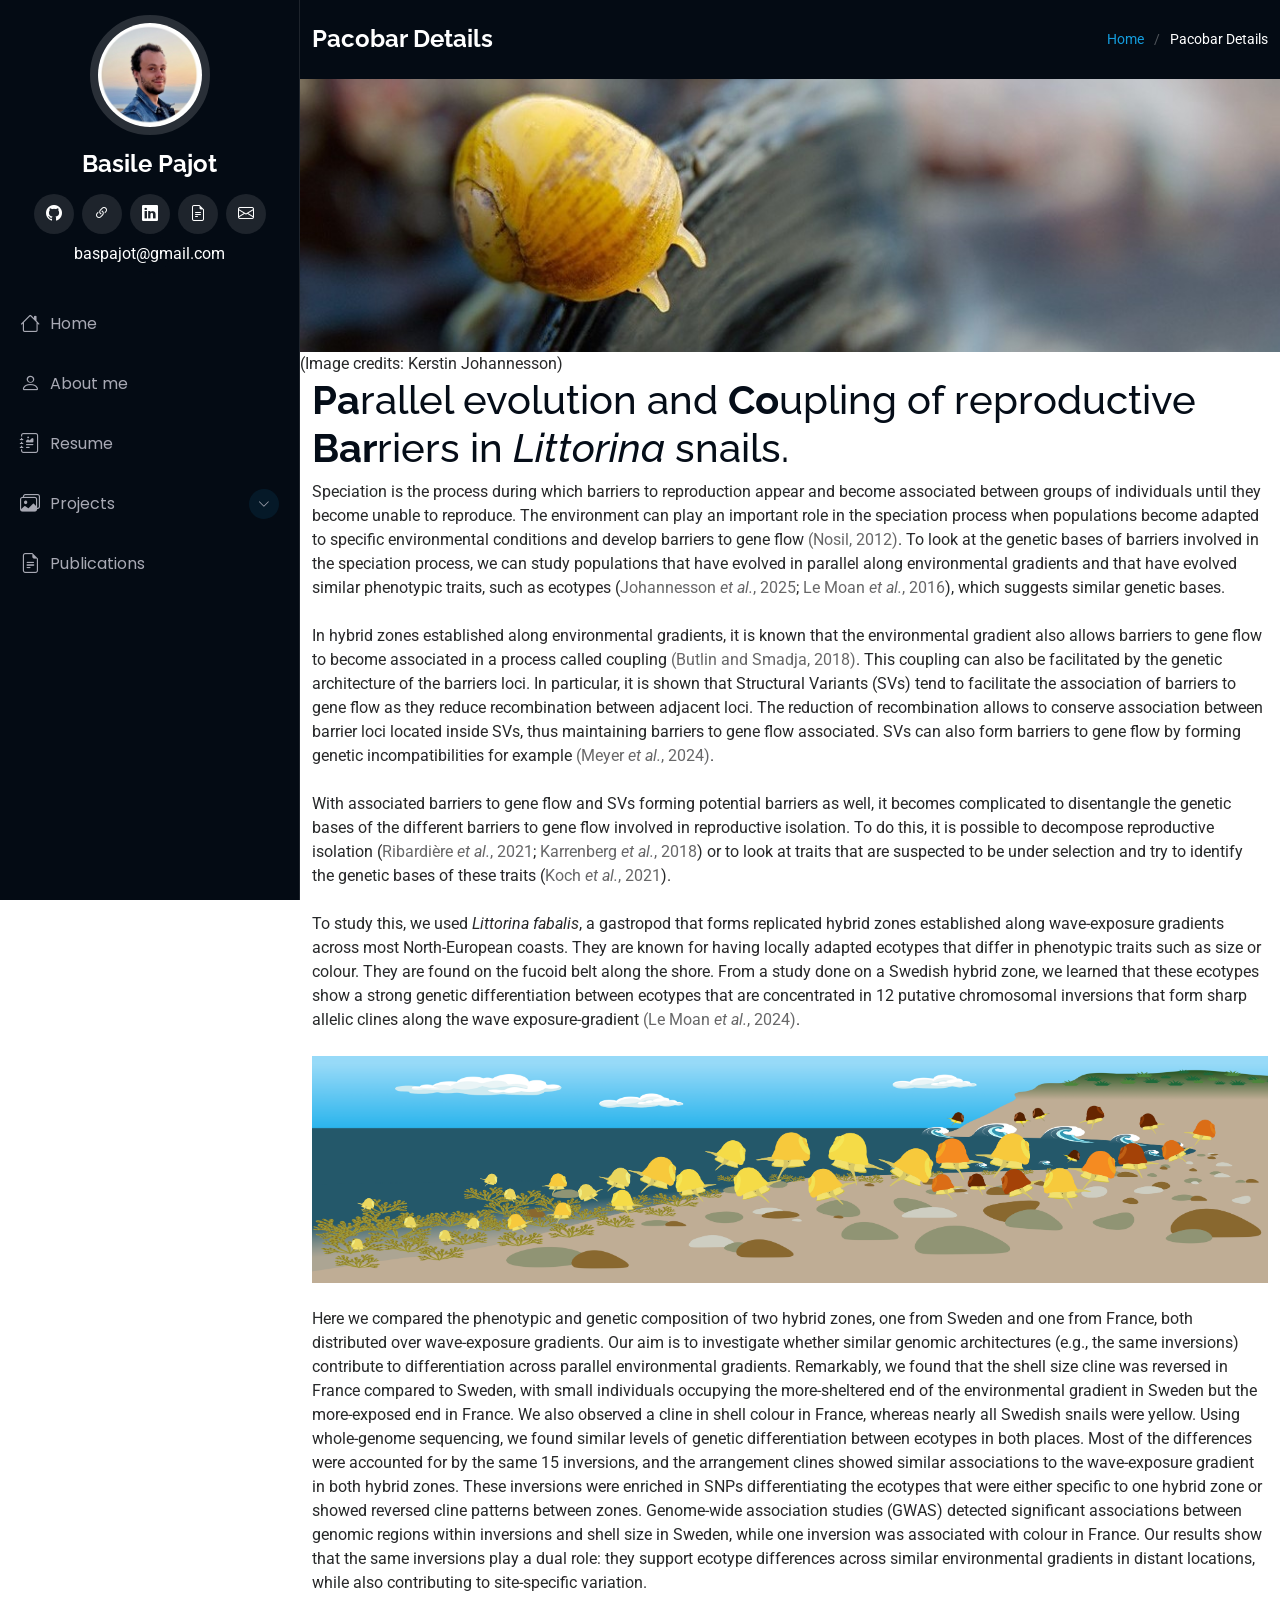
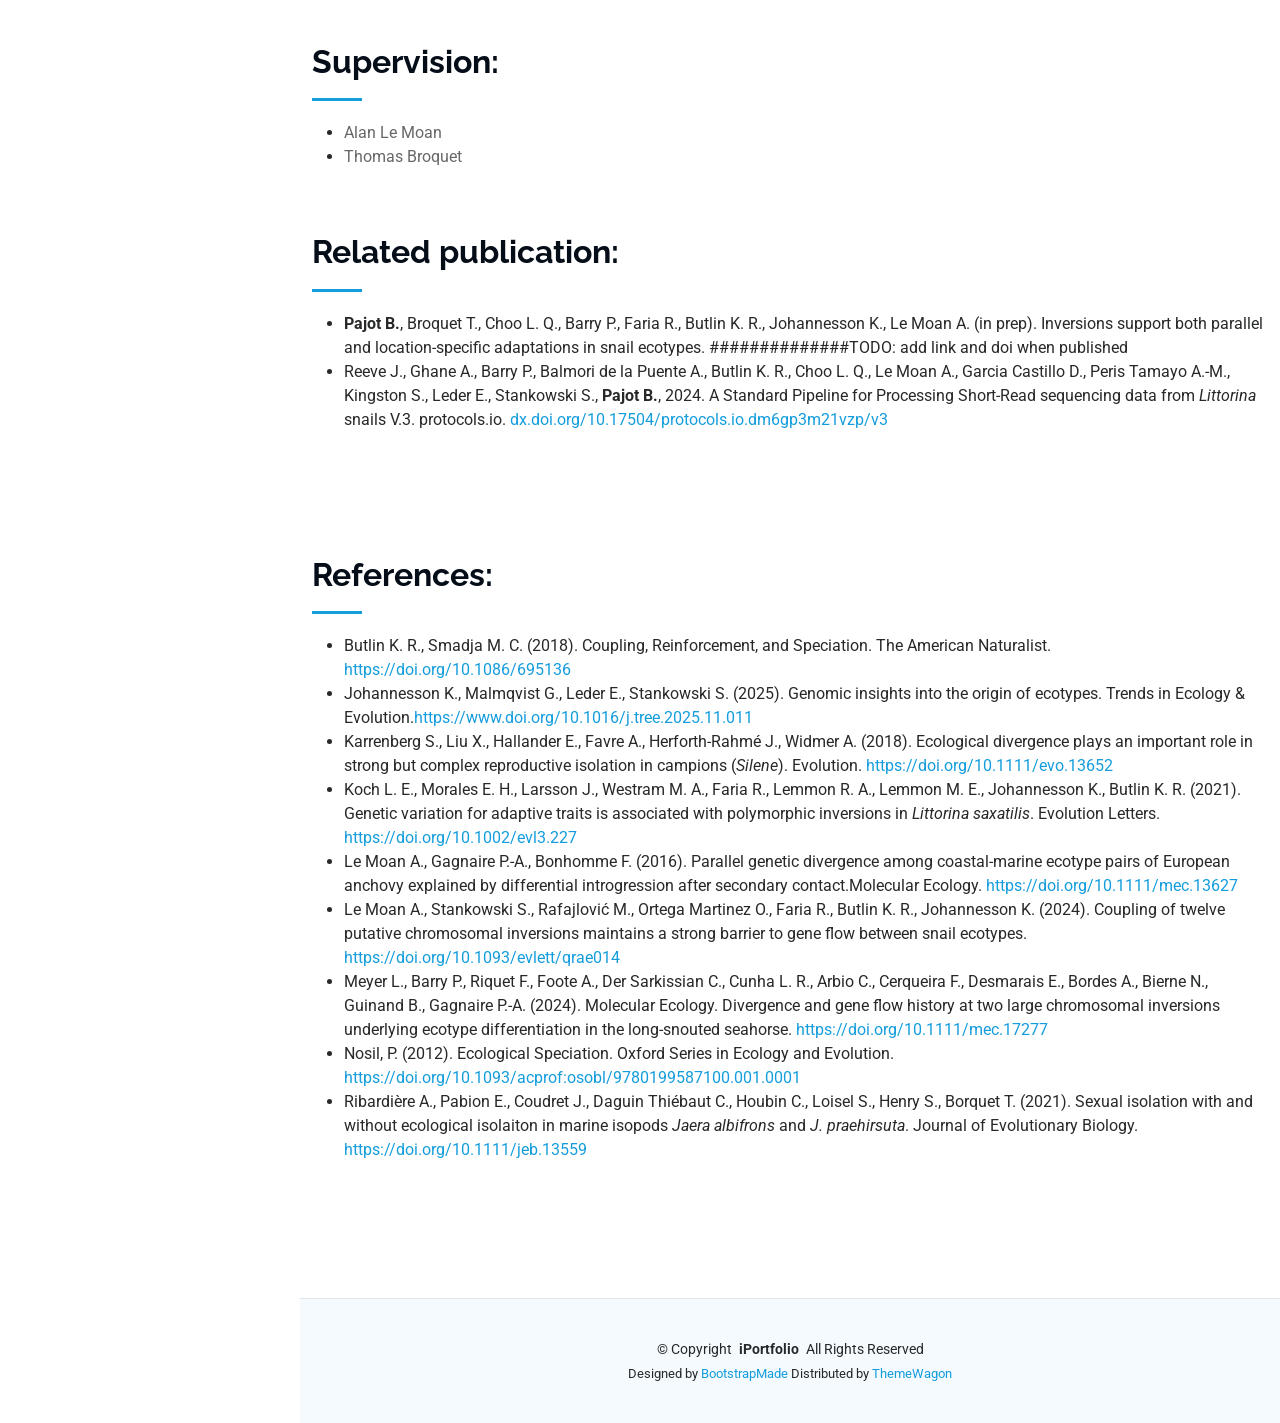
==== commit 16028151: "Coquilles" ====
--- a/pacobar-details.html
+++ b/pacobar-details.html
@@ -9,7 +9,7 @@
   <meta content="" name="keywords">
 
   <!-- Favicons -->
-  <link href="assets/img/favicon.png" rel="icon">
+  <link href="assets/img/Icon.svg" rel="icon">
   <link href="assets/img/apple-touch-icon.png" rel="apple-touch-icon">
 
   <!-- Fonts -->
@@ -57,21 +57,52 @@
       <a href="https://github.com/PAJOT-Basile" class="github"><i class="bi-github"></i></a>
       <a href="https://orcid.org/0009-0006-3920-8134" class="orcid"><i class="bi-link-45deg"></i></a>
       <a href="https://www.linkedin.com/in/pajot-basile/" class="linkedin"><i class="bi-linkedin"></i></a>
-      <a href="./assets/docs/CV.pdf" class="CV"><i class="bi-file-earmark-text"></i></a>
+      <a href="./assets/docs/CV.pdf" class="CV" target="_blank"><i class="bi-file-earmark-text"></i></a>
       <a href="mailto:baspajot@gmail.com"><i class="bi-envelope"></i></a>
       <a href="mailto:baspajot@gmail.com" style="background-color:#040b14;">baspajot@gmail.com</a>
     </div>
 
     <nav id="navmenu" class="navmenu">
       <ul>
-        <li><a href="#Project_description" class="active"><i class="bi bi-house navicon"></i>Home</a></li>
+        <li><a href="#hero" class="active"><i class="bi bi-house navicon"></i>Home</a></li>
+        <li><a href="#about"><i class="bi bi-person navicon"></i> About me</a></li>
+        <li><a href="#resume"><i class="bi bi-journal-richtext navicon"></i> Resume</a></li>
+        <li class="dropdown"><a href="#projects"><i class="bi bi-images navicon"></i><span>Projects</span> <i
+              class="bi bi-chevron-down toggle-dropdown"></i></a>
+          <ul>
+            <li class="dropdown"><a href="pacobar-details.html"><span>Pacobar</span> <i
+                  class="bi bi-chevron-down toggle-dropdown"></i></a>
+              <ul>
+                <li><a href="pacobar-details.html#Project_description"><i class="bi bi-house navicon"></i> Project
+                    description</a></li>
+                <li><a href="pacobar-details.html#publications"><i class="bi bi-file-earmark-text navicon"></i>
+                    Publications</a>
+                </li>
+                <li><a href="pacobar-details.html#references"><i class="bi bi-journal-richtext navicon"></i>
+                    References</a></li>
+                <li><a href="assets/docs/Poster_Pacobar.pdf" target="_blank"><i class="bi bi-images navicon"></i>
+                    Poster</a></li>
+              </ul>
+            </li>
+            <li class="dropdown"><a href="sexisol-details.html"><span>Sexisol</span> <i
+                  class="bi bi-chevron-down toggle-dropdown"></i></a>
+              <ul>
+                <li><a href="sexisol-details.html#Project_description"><i class="bi bi-house navicon"></i> Project
+                    description</a></li>
+                <!-- <li><a href="sexisol-details.html#publications"><i class="bi bi-file-earmark-text navicon"></i>
+                    Publications</a>
+                </li> -->
+                <li><a href="sexisol-details.html#refernces"><i class="bi bi-journal-richtext navicon"></i>
+                    References</a></li>
+              </ul>
+            </li>
+          </ul>
+        </li>
         <li><a href="#publications"><i class="bi bi-file-earmark-text navicon"></i> Publications</a></li>
-        <li><a href="#references"><i class="bi bi-journal-richtext navicon"></i> References</a></li>
       </ul>
     </nav>
 
   </header>
-
   <main class="main">
 
     <!-- Page Title -->
@@ -103,7 +134,7 @@
         along environmental gradients and that have evolved similar phenotypic traits, such as ecotypes (<a
           href="#Johannesson_et_al_2025" style="text-decoration: none;color: #272829b4;">Johannesson <i>et
             al.</i>, 2025</a>;<a href="#LeMoan_et_al_2016" style="text-decoration: none;color: #272829b4;"> Le
-          Moan <i>et al.</i>, 2016</a>), which suggest similar genetic bases.<br><br>
+          Moan <i>et al.</i>, 2016</a>), which suggests similar genetic bases.<br><br>
 
         In hybrid zones established along environmental gradients, it is known that the environmental gradient
         also allows barriers to gene flow to become associated in a process called coupling <a href="#Butlin_and_Smadja"
@@ -112,7 +143,7 @@
         particular, it is shown that Structural Variants (SVs) tend to facilitate the association of barriers
         to gene flow as they reduce recombination between adjacent loci. The reduction of recombination allows
         to conserve association between barrier loci located inside SVs, thus maintaining barriers to gene flow
-        associated. SVs can also form barriers to gene flow by forming genetic incompatibilies for example <a
+        associated. SVs can also form barriers to gene flow by forming genetic incompatibilities for example <a
           href="#Meyer_et_al_2024" style="text-decoration: none; color: #272829b4;">(Meyer <i>et al.</i>,
           2024)</a>.<br><br>
 
@@ -149,7 +180,7 @@
         studies (GWAS) detected significant associations between genomic regions within inversions and shell
         size in Sweden, while one inversion was associated with colour in France. Our results show that the same
         inversions play a dual role: they support ecotype differences across similar environmental gradients in
-        distant locations, while also contribute site-specific variation contributing to local adaptation.
+        distant locations, while also contributing to site-specific variation.
       </p><br><br>
       <h2>Supervision:</h2>
       <ul>
--- a/assets/css/main.css
+++ b/assets/css/main.css
@@ -279,7 +279,7 @@
 .navmenu a,
 .navmenu a:focus {
   color: var(--nav-color);
-  padding: 15px 10px;
+  padding: 15px 5px;
   font-family: var(--nav-font);
   font-size: 16px;
   font-weight: 400;
@@ -356,7 +356,7 @@
   position: static;
   display: none;
   z-index: 99;
-  padding: 5px 10px;
+  padding: 5px 5px;
   margin: 5px 10px;
   background-color: var(--nav-dropdown-background-color);
   border: 1px solid color-mix(in srgb, var(--default-color), transparent 90%);
